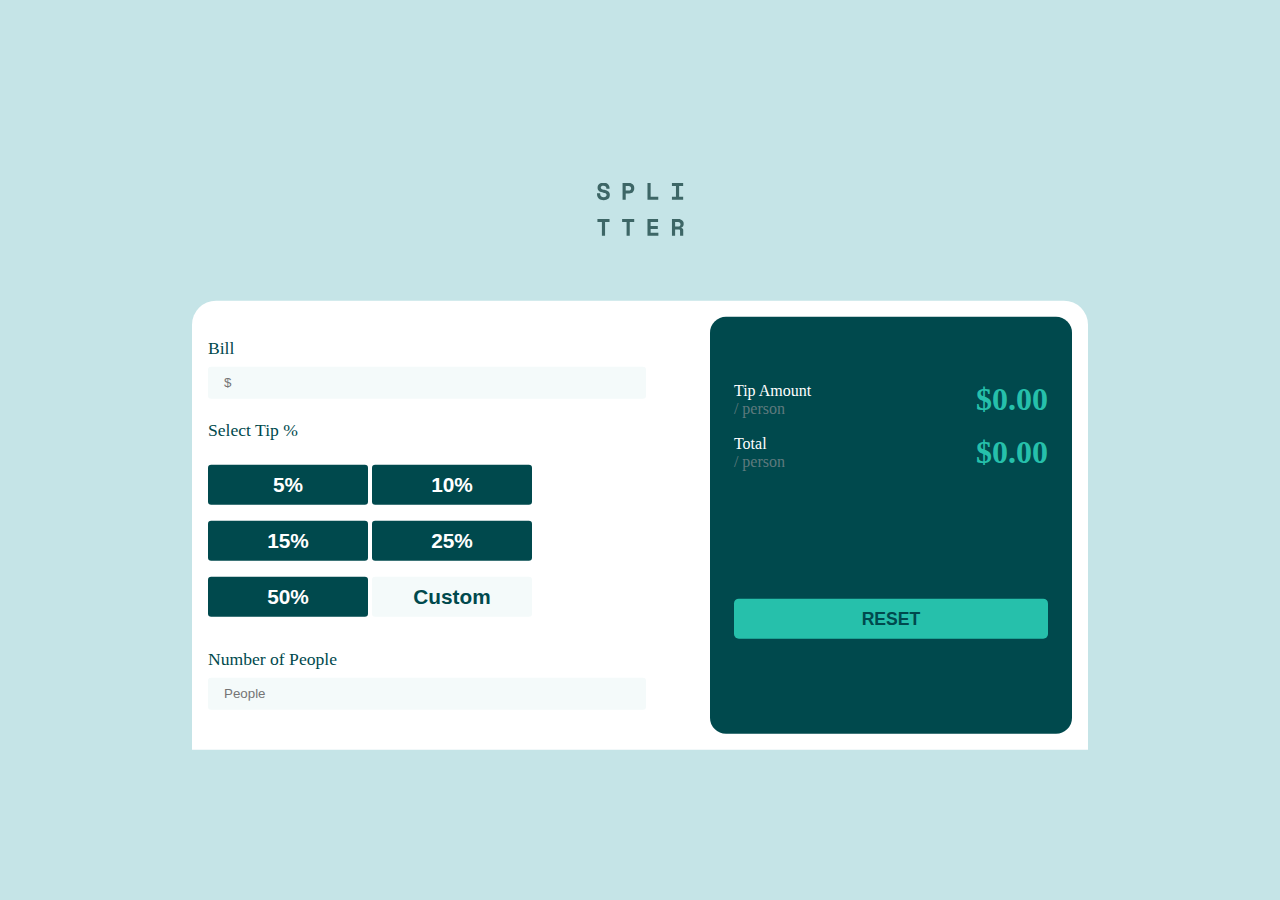
==== index.html @ eac89f49 "Done with fixing major design bugs" ====
<!DOCTYPE html>
<html lang="en">
<head>
  <meta charset="UTF-8">
  <meta name="viewport" content="width=device-width, initial-scale=1.0"> <!-- displays site properly based on user's device -->
  <link rel="stylesheet" href="./style.css">
  <title>Tip calculator app | developedbymighty</title>
</head>
<body>
  <div class="project">
      <!-- Calculator logo -->
      <div class="logo">
        <img src="./images/logo.svg" alt="Logo">
      </div>
    
      <!-- The calculator platform-->
      <section id="white">
        <div class="white-sect">
          <div class="white-left">
            <div class="inputs">
              <div class="input">
                <label for="bill">Bill</label>
                <input id="bill" placeholder="$" type="number">
              </div>
        
              <div class="input">
                <label for="tip">Select Tip %</label>
                <div class="percents">
                  <input id="tip" type="button" value="5%">
                  <input id="tip" type="button" value="10%">
                  <input id="tip" type="button" value="15%">
                  <input id="tip" type="button" value="25%">
                  <input id="tip" type="button" value="50%">
                  <input id="custom" type="button" value="Custom">
                </div>
              </div>
        
              <div class="input" style="margin: 1.5rem 0">
                <label for="people">Number of People</label>
                <input id="people" placeholder="People" type="number">
              </div>
            </div>
          </div>
      
          <div class="green-right">
            <div class="displays">
              <div class="display">
                <div class="disp-label">
                  <p class="lab1">Tip Amount</p>
                  <p class="lab2">/ person</p>
                </div>
      
                <div class="disp-numbers">
                  <h2>$0.00</h2>
                </div>
              </div>
      
              <div class="display">
                <div class="disp-label">
                  <p class="lab1">Total</p>
                  <p class="lab2">/ person</p>
                </div>
      
                <div class="disp-numbers">
                  <h2>$0.00</h2>
                </div>
              </div>
            </div>
      
            <input type="button" id="reset" value="RESET">
          </div>
        </div>
      </section>
  </div>
</body>
</html>
---- style.css ----
*{
    margin: 0;
    padding: 0;
    box-sizing: border-box;
}

:root{
    /* Primary */
    --strong-cyan: hsl(172, 67%, 45%);

    /* Neutral */
    --very-dark-cyan: hsl(183, 100%, 15%);
    --dark-grayish-cyan: hsl(186, 14%, 43%);
    --grayish-cyan: hsl(184, 14%, 56%);
    --light-grayish-cyan: hsl(185, 41%, 84%);
    --very-light-grayish-cyan: hsl(189, 41%, 97%);
    --white: hsl(0, 0%, 100%);
}

body{
    background-color: var(--light-grayish-cyan);
}

.logo{
    display: flex;
    justify-content: center;
    align-items: center;
    margin: 2rem 0;
}

#white{
    padding: 1rem;
    border-top-left-radius: 1.5rem;
    border-top-right-radius: 1.5rem;
    background: var(--white);
}

.input{
    display: flex;
    flex-direction: column;
}

label{
    font-size: 1.1rem;
    margin: .5rem 0;
    color: var(--very-dark-cyan)
}

input{
    height: 2rem;
}

.input{
    margin: .8rem 0;
}

#bill,
#people{
    outline: none;
    border: none;
    background-color: var(--very-light-grayish-cyan);
    border-radius: .2rem;
}

#bill::placeholder,
#people::placeholder{
    padding: 0 1rem ;
}

#bill::before{
    padding: 0 1.5rem;
}

.percents{
    width: 100%;
}

.percents input{
    width: 49%;
    gap: 1rem;
    font-size: 1.3rem;
    font-weight: 600;
    margin-top: 1rem;
    border: none;
    height: 2.5rem;
    border-radius: .2rem;
    color: var(--white);
    background-color: var(--very-dark-cyan);
    cursor: pointer;
}

#custom{
    color: var(--very-dark-cyan);
    background-color: var(--very-light-grayish-cyan);
}

.green-right{
    padding: 1.5rem 1rem;
    background-color: var(--very-dark-cyan);
    border-radius: 1rem;
}

.display{
    display: flex;
    justify-content: space-between;
    margin-bottom: 1rem;
    align-items: center;
}

.disp-label .lab1{
    color: var(--white);
}

.disp-label .lab2{
    color: var(--dark-grayish-cyan);
}

.disp-numbers h2{
    color: var(--strong-cyan);
    font-weight: 600;
    font-size: 2rem;
}

#reset{
    margin-top: 1.5rem;
    width: 100%;
    height: 2.5rem;
    border: none;
    border-radius: .3rem;
    font-size: 1.1rem;
    font-weight: 600;
    color: var(--very-dark-cyan);
    cursor: pointer;
    background-color: var(--strong-cyan);
}

/* Laptop version */
@media screen and (min-width: 990px){
    /* .project{
        position: absolute;
        left: 50%;
        top: 50%;
        transform: translate(-50%, -50%);
    } */

    .logo{
        margin-bottom: 4rem;
    }

    .project{
        /* display: flex; */
        position: absolute;
        left: 50%;
        top: 50%;
        /* justify-content: center; */
        width: 70%;
        transform: translate(-50%, -50%);
    }

    .white-sect{
        display: flex;
        gap: 4rem;
        width: 100%;
        border-bottom-left-radius: 1.5rem;
        border-bottom-right-radius: 1.5rem;
    }

    .white-left
    {
        width: 55%;
    }

    .green-right{
        width: 45%;
        padding: 4rem 1.5rem 0 1.5rem;
    }

    #reset{
        margin-top: 7rem;
    }

    /* .inputs{
        min-width: 200px;
        width: 100%;
    } */

    .percents input{
        width: 10rem;
        padding-right: 1rem;
        padding-left: 1rem;
    }


}
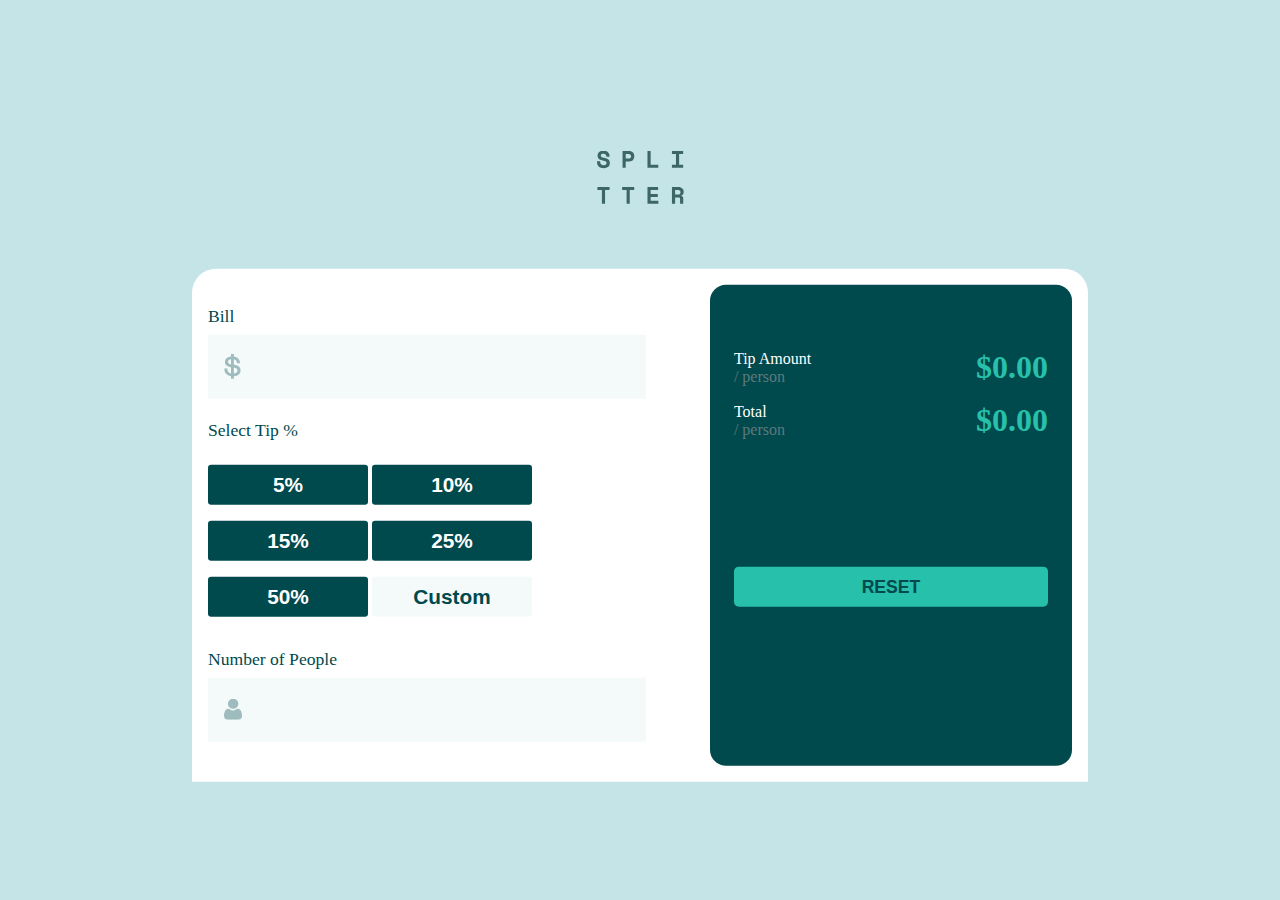
==== commit b302887e: "Done with essential HTML/CSS" ====
--- a/index.html
+++ b/index.html
@@ -20,7 +20,10 @@
             <div class="inputs">
               <div class="input">
                 <label for="bill">Bill</label>
-                <input id="bill" placeholder="$" type="number">
+                <div class="calc-input">
+                  <img src="./images/icon-dollar.svg" alt="">
+                  <input id="bill" type="number">
+                </div>
               </div>
         
               <div class="input">
@@ -37,7 +40,10 @@
         
               <div class="input" style="margin: 1.5rem 0">
                 <label for="people">Number of People</label>
-                <input id="people" placeholder="People" type="number">
+                <div class="calc-input">
+                  <img src="./images/icon-person.svg" alt="">
+                  <input id="people" type="number">
+                </div>
               </div>
             </div>
           </div>
--- a/style.css
+++ b/style.css
@@ -54,17 +54,28 @@
     margin: .8rem 0;
 }
 
+.calc-input{
+    display: flex;
+    flex-direction: row;
+    gap: 2rem;
+    padding: 1rem;
+    align-items: center;
+    background-color: var(--very-light-grayish-cyan);
+}
+
+.calc-input img{
+    width: 20px;
+}
+
 #bill,
 #people{
     outline: none;
     border: none;
+    text-align: right;
     background-color: var(--very-light-grayish-cyan);
     border-radius: .2rem;
-}
-
-#bill::placeholder,
-#people::placeholder{
-    padding: 0 1rem ;
+    width: 100%;
+    font-size: 20px;
 }
 
 #bill::before{
@@ -188,6 +199,11 @@
         width: 10rem;
         padding-right: 1rem;
         padding-left: 1rem;
+        /* text-align: right; */
+    }
+
+    #tip:hover{
+        background-color: var(--strong-cyan);
     }
 
 
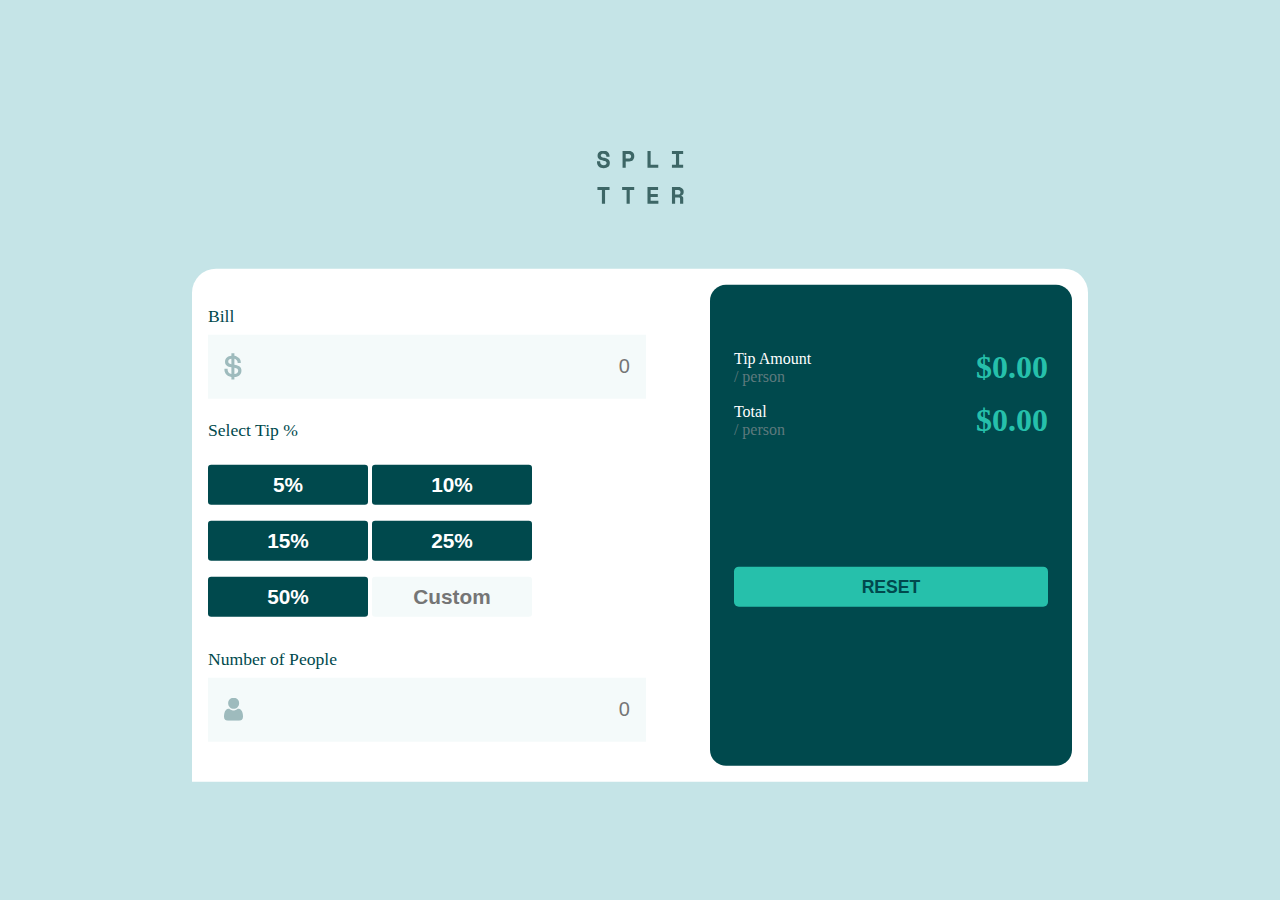
==== commit ebd72cf1: "Done with this shii" ====
--- a/index.html
+++ b/index.html
@@ -22,27 +22,28 @@
                 <label for="bill">Bill</label>
                 <div class="calc-input">
                   <img src="./images/icon-dollar.svg" alt="">
-                  <input id="bill" type="number">
+                  <input id="bill" type="number" placeholder="0">
                 </div>
               </div>
         
               <div class="input">
                 <label for="tip">Select Tip %</label>
                 <div class="percents">
-                  <input id="tip" type="button" value="5%">
-                  <input id="tip" type="button" value="10%">
-                  <input id="tip" type="button" value="15%">
-                  <input id="tip" type="button" value="25%">
-                  <input id="tip" type="button" value="50%">
-                  <input id="custom" type="button" value="Custom">
+                  <input class="tip tip1" type="button" value="5%">
+                  <input class="tip" type="button" value="10%">
+                  <input class="tip" type="button" value="15%">
+                  <input class="tip" type="button" value="25%">
+                  <input class="tip" type="button" value="50%">
+                  <input class="custom" type="number" placeholder="Custom">
                 </div>
               </div>
         
               <div class="input" style="margin: 1.5rem 0">
+                <h1 class="error"></h1>
                 <label for="people">Number of People</label>
-                <div class="calc-input">
+                <div class="calc-input" id="person-id">
                   <img src="./images/icon-person.svg" alt="">
-                  <input id="people" type="number">
+                  <input id="people" type="number" placeholder="0">
                 </div>
               </div>
             </div>
@@ -57,7 +58,7 @@
                 </div>
       
                 <div class="disp-numbers">
-                  <h2>$0.00</h2>
+                  <h2 class="disp1">$0.00</h2>
                 </div>
               </div>
       
@@ -68,7 +69,7 @@
                 </div>
       
                 <div class="disp-numbers">
-                  <h2>$0.00</h2>
+                  <h2 class="disp2">$0.00</h2>
                 </div>
               </div>
             </div>
@@ -78,5 +79,8 @@
         </div>
       </section>
   </div>
+
+  <!-- Javascript -->
+  <script src="./app.js"></script>
 </body>
 </html>--- a/style.css
+++ b/style.css
@@ -57,7 +57,7 @@
 .calc-input{
     display: flex;
     flex-direction: row;
-    gap: 2rem;
+    gap: .5rem;
     padding: 1rem;
     align-items: center;
     background-color: var(--very-light-grayish-cyan);
@@ -75,6 +75,7 @@
     background-color: var(--very-light-grayish-cyan);
     border-radius: .2rem;
     width: 100%;
+    cursor: pointer;
     font-size: 20px;
 }
 
@@ -95,14 +96,34 @@
     border: none;
     height: 2.5rem;
     border-radius: .2rem;
+    cursor: pointer;
+}
+
+.tip{
     color: var(--white);
     background-color: var(--very-dark-cyan);
-    cursor: pointer;
-}
-
-#custom{
+}
+
+/* Removes arrows for input type number for Chrome, safari, edge, opera*/
+input::-webkit-outer-spin-button,
+input::-webkit-inner-spin-button{
+    -webkit-appearance: none;
+    margin: 0;
+}
+
+/* Firefox */
+input[type=number] {
+    -moz-appearance: textfield;
+}
+
+.custom{
+    flex-direction: column;
     color: var(--very-dark-cyan);
     background-color: var(--very-light-grayish-cyan);
+}
+
+.custom::placeholder{
+    text-align: center;
 }
 
 .green-right{
@@ -202,9 +223,12 @@
         /* text-align: right; */
     }
 
-    #tip:hover{
+    .tip:hover{
         background-color: var(--strong-cyan);
     }
 
+    .mystyle{
+        background-color: black;
+    }
 
 }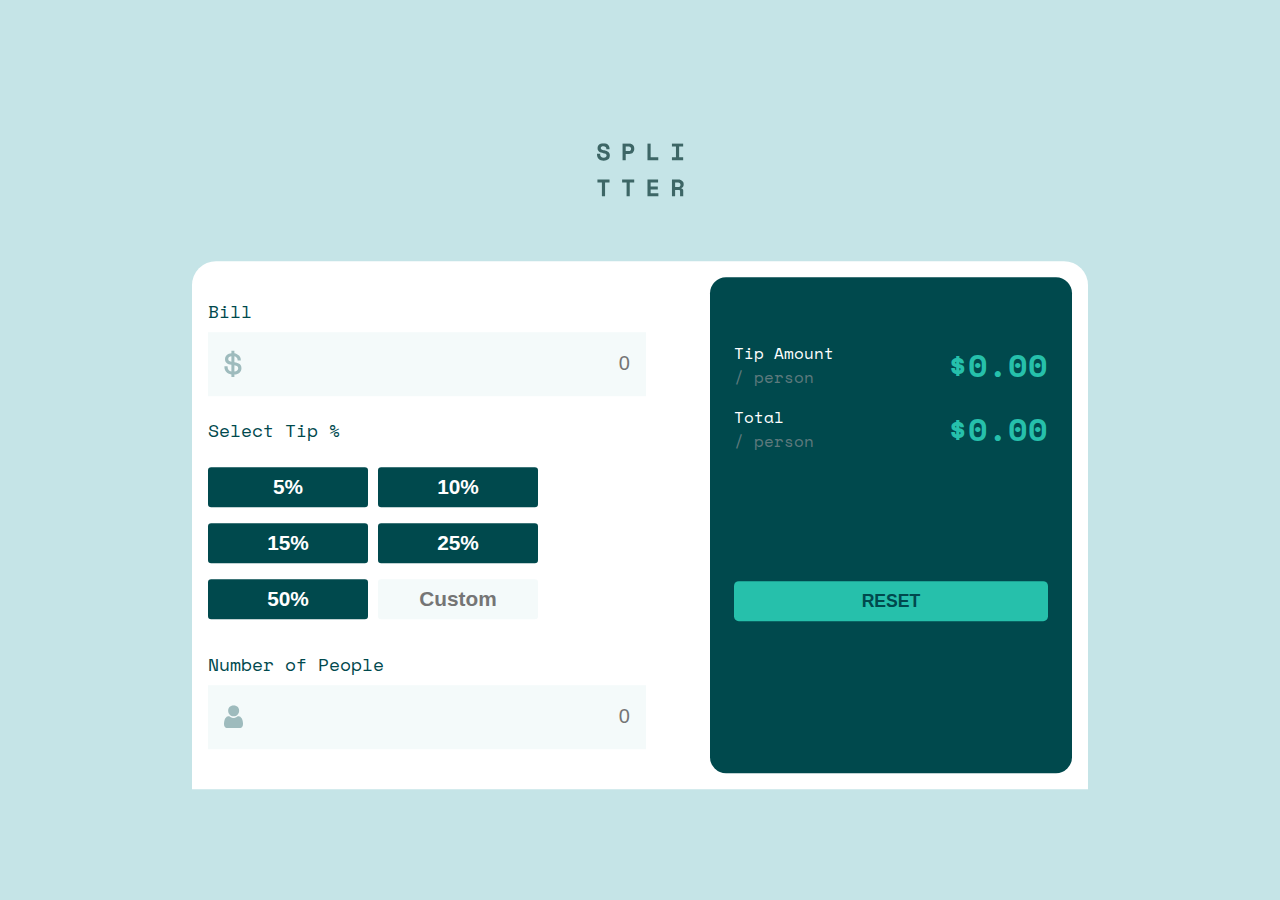
==== commit 8b808b06: "Updated README file, and html fonts" ====
--- a/index.html
+++ b/index.html
@@ -4,6 +4,9 @@
   <meta charset="UTF-8">
   <meta name="viewport" content="width=device-width, initial-scale=1.0"> <!-- displays site properly based on user's device -->
   <link rel="stylesheet" href="./style.css">
+  <link rel="preconnect" href="https://fonts.googleapis.com">
+  <link rel="preconnect" href="https://fonts.gstatic.com" crossorigin>
+  <link href="https://fonts.googleapis.com/css2?family=Space+Mono:wght@400;700&display=swap" rel="stylesheet">
   <title>Tip calculator app | developedbymighty</title>
 </head>
 <body>
--- a/style.css
+++ b/style.css
@@ -18,6 +18,7 @@
 }
 
 body{
+    font-family: 'Space Mono', monospace;
     background-color: var(--light-grayish-cyan);
 }
 
